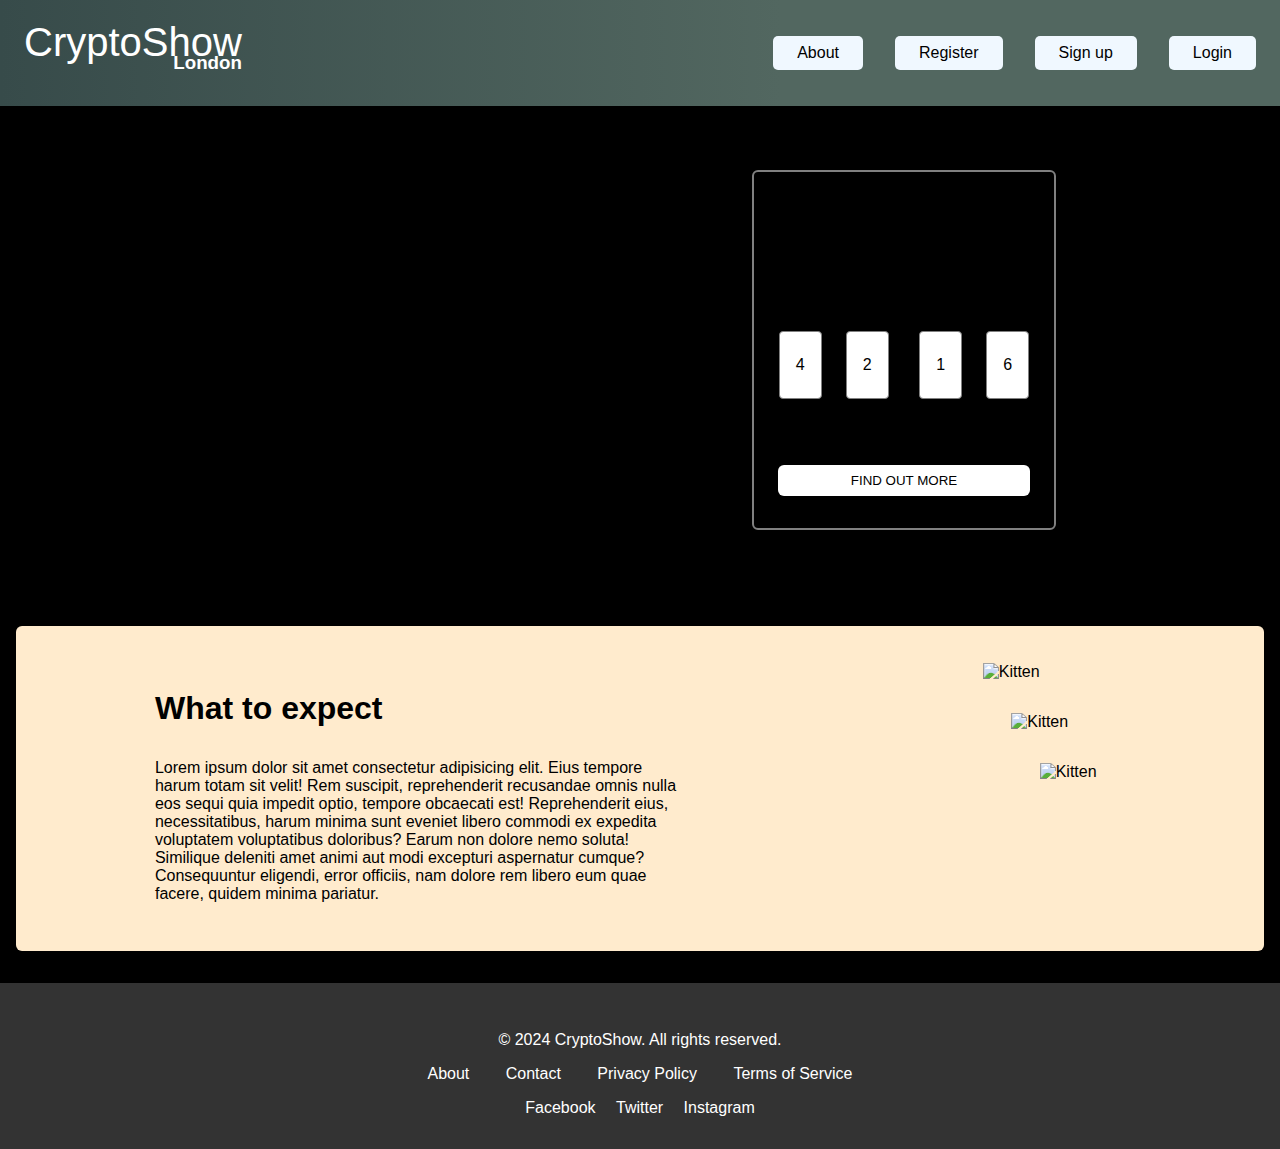
==== MainPage/index.html @ bbd4074b "Fix header responsiveness and file structure" ====
<!DOCTYPE html>
<html lang="en">
  <head>
    <meta charset="UTF-8" />
    <meta
      name="viewport"
      content="width=device-width, initial-scale=1.0" />
    <title>CryptoShow</title>
    <link
      rel="stylesheet"
      href="style.css" />
    <script src="/index.js"></script>
  </head>
  <body>
    <header>
      <div class="logoContainer">
        <span class="logo">
          <a href="/MainPage/index.html">CryptoShow</a>
          <h3>London</h3>
        </span>
      </div>
      <div class="pages">
        <nav>
          <a href="../AboutPage/about.html">About</a>
          <a href="#Register">Register</a>
          <a href="#Signup">Sign up</a>
          <a href="#Login">Login</a>
        </nav>
      </div>
    </header>

    <main>
      <article>
        <section class="mainSection">
          <h2>2024 Crypto Show London</h2>
          <p>
            Lorem ipsum dolor sit amet consectetur adipisicing elit. Qui,
            corrupti vero explicabo quidem laudantium ipsum ducimus. Molestiae
            earum maiores consequatur. Debitis aut distinctio quibusdam! Iste,
            non cum eius quo quibusdam mollitia nobis.
          </p>
        </section>

        <section class="countDown">
          <div>
            <p>July</p>
            <p>28</p>
            <p>14:00</p>
          </div>
          <span class="timeTiles">
            <div class="individualTiles">
              <div>4</div>
              <div>2</div>
              <p>:</p>
              <div>1</div>
              <div>6</div>
            </div>
            <div>
              <p>DAYS</p>
              <p>HOURS</p>
            </div>
          </span>
          <button>FIND OUT MORE</button>
        </section>
      </article>

      <article>
        <section class="overviewSection">
          <h3>What to expect</h3>
          <p>
            Lorem ipsum dolor sit amet consectetur adipisicing elit. Eius
            tempore harum totam sit velit! Rem suscipit, reprehenderit
            recusandae omnis nulla eos sequi quia impedit optio, tempore
            obcaecati est! Reprehenderit eius, necessitatibus, harum minima sunt
            eveniet libero commodi ex expedita voluptatem voluptatibus
            doloribus? Earum non dolore nemo soluta! Similique deleniti amet
            animi aut modi excepturi aspernatur cumque? Consequuntur eligendi,
            error officiis, nam dolore rem libero eum quae facere, quidem minima
            pariatur.
          </p>
        </section>
        <section class="imagesSection">
          <img
            src="https://picsum.photos/g/200/301"
            alt="Kitten" />
          <img
            src="https://picsum.photos/g/200/300"
            alt="Kitten" />
          <img
            src="https://picsum.photos/g/200/299"
            alt="Kitten" />
        </section>
      </article>
    </main>

    <footer>
      <div class="footer-content">
        <p>&copy; 2024 CryptoShow. All rights reserved.</p>
        <div class="footer-links">
          <a href="#">About</a>
          <a href="#">Contact</a>
          <a href="#">Privacy Policy</a>
          <a href="#">Terms of Service</a>
        </div>
        <div class="footer-social">
          <a
            href="#"
            target="_blank"
            rel="noopener noreferrer"
            >Facebook</a
          >
          <a
            href="#"
            target="_blank"
            rel="noopener noreferrer"
            >Twitter</a
          >
          <a
            href="#"
            target="_blank"
            rel="noopener noreferrer"
            >Instagram</a
          >
        </div>
      </div>
    </footer>
  </body>
</html>
---- MainPage/style.css ----
html {
    font-family: 'Trebuchet MS', 'Lucida Sans Unicode', 'Lucida Grande', 'Lucida Sans', Arial, sans-serif;
    background-color: burlywood;
}

body {
    margin: 0;
}

header {
    background: rgb(55, 75, 74);
    background: linear-gradient(90deg, rgba(55, 75, 74, 1) 0%, rgba(82, 103, 96, 1) 61%);
    padding: 1rem 1.5rem;
    display: flex;
    justify-content: space-between;
    align-items: center;
}

@media (width <=768px) {
    header {
        flex-direction: column;
        align-items: normal;
    }

    .pages nav {
        justify-content: space-evenly;
    }
}

.logoContainer {
    display: flex;
}

.logo {
    display: flex;
    flex-direction: column;
    justify-content: center;
    align-items: flex-end;
    line-height: 1.3rem;
    padding: 1rem 0;
    color: white;
}

.logo a {
    padding: 0;
    text-decoration: none;
    color: inherit;
    font-size: 2.5rem;
}

.logo h3 {
    margin: 0;
    padding: 0;
}

.pages nav {
    display: flex;
    gap: 2rem;
    text-wrap: nowrap;
}

.pages a {
    text-decoration: none;
    background-color: aliceblue;
    padding: 0.5rem 1.5rem;
    border-radius: 5px;
    color: inherit;
}

main {
    padding: 2rem 1rem;
    background-image: url("https://www.aveso.co.uk/wp-content/uploads/2023/09/Is-Expo-2020-The-Most-Accessible-Expo-Ever-scaled.webp");
    background-color: black;

}

main article:nth-of-type(1) {
    /* background-color: #faebd7; */
    border-radius: 6px;
    padding: 2rem 0.5rem;
    display: grid;
    /* gap: 0 2rem; */
    grid-template-columns: repeat(7, 1fr);
    grid-template-rows: 1fr auto;
    align-items: center;
    justify-items: center;
    margin-bottom: 3rem;
}

.mainSection {
    grid-row: 1;
    grid-column: 2 / 5;
    max-width: 40ch;
}

.mainSection>h2 {
    font-size: 3rem;
}

.countDown {
    grid-column: 5 / 7;
    grid-row: 1;
    display: flex;
    flex-direction: column;
    border: 2px solid grey;
    border-radius: 6px;
    width: 300px;
    /* height: 300px; */
}

.countDown>div {
    display: flex;
    align-items: center;
    flex-direction: column;
    padding: 1rem 2rem;
}

.timeTiles {
    display: flex;
    flex-direction: column;
    justify-content: space-between;
    align-items: center;
    padding: 1rem 0;
    width: 100%;
}

.individualTiles {
    display: flex;
    justify-content: space-between;
    align-items: center;

}

.individualTiles>div {
    padding: 1.5rem 1rem;
    background-color: white;
    border-radius: 4px;
    border: 0.5px solid gray;
    margin: 0 0.75rem;
}

.timeTiles>div:nth-last-of-type(1) {
    display: grid;
    grid-template-columns: 1fr 1fr;
    width: 100%;
    justify-items: center;
}

.countDown p,
.timeTiles p {
    margin: 0;
}

.countDown div:nth-of-type(1) p:nth-of-type(odd) {
    font-size: 1.5rem;
}

.countDown div:nth-of-type(1) p:nth-last-of-type(2) {
    font-size: 3em;
}

.countDown button {
    margin: 2rem 1.5rem;
    padding: 0.5rem 2rem;
    background-color: white;
    border-radius: 6px;
    border: none;
}

article:nth-of-type(2) {
    background-color: #ffebcd;
    border-radius: 6px;
    padding: 2rem 0.5rem;
    display: grid;
    grid-template-columns: auto auto;
    gap: 0 2rem;
    align-items: center;
    justify-items: center;
    margin-top: 4rem;
    max-width: 180ch;
}

.overviewSection {
    max-width: 60ch;
}

.overviewSection>h3 {
    font-size: 2rem;
}

.imagesSection {
    display: grid;
    grid-template-columns: repeat(5, 1fr);
    grid-template-rows: repeat(5, 50px);
    /* align-items: center; */
}

.imagesSection>img:nth-of-type(1) {
    grid-column: 1 / 3;
    grid-row: 1 / 3;
}

.imagesSection>img:nth-of-type(2) {
    grid-column: 2 / 6;
    grid-row: 2 / 5;
}

.imagesSection>img:nth-of-type(3) {
    grid-column: 3 / 7;
    grid-row: 3 /7;
}








footer {
    background-color: #333;
    color: white;
    padding: 2rem 0;
    text-align: center;
}

.footer-content {
    max-width: 800px;
    margin: 0 auto;
}

.footer-links {
    margin-top: 1rem;
}

.footer-links a {
    color: white;
    text-decoration: none;
    margin: 0 1rem;
}

.footer-links a:hover {
    text-decoration: underline;
}

.footer-social {
    margin-top: 1rem;
}

.footer-social a {
    color: white;
    text-decoration: none;
    margin: 0 0.5rem;
}

.footer-social a:hover {
    text-decoration: underline;
}
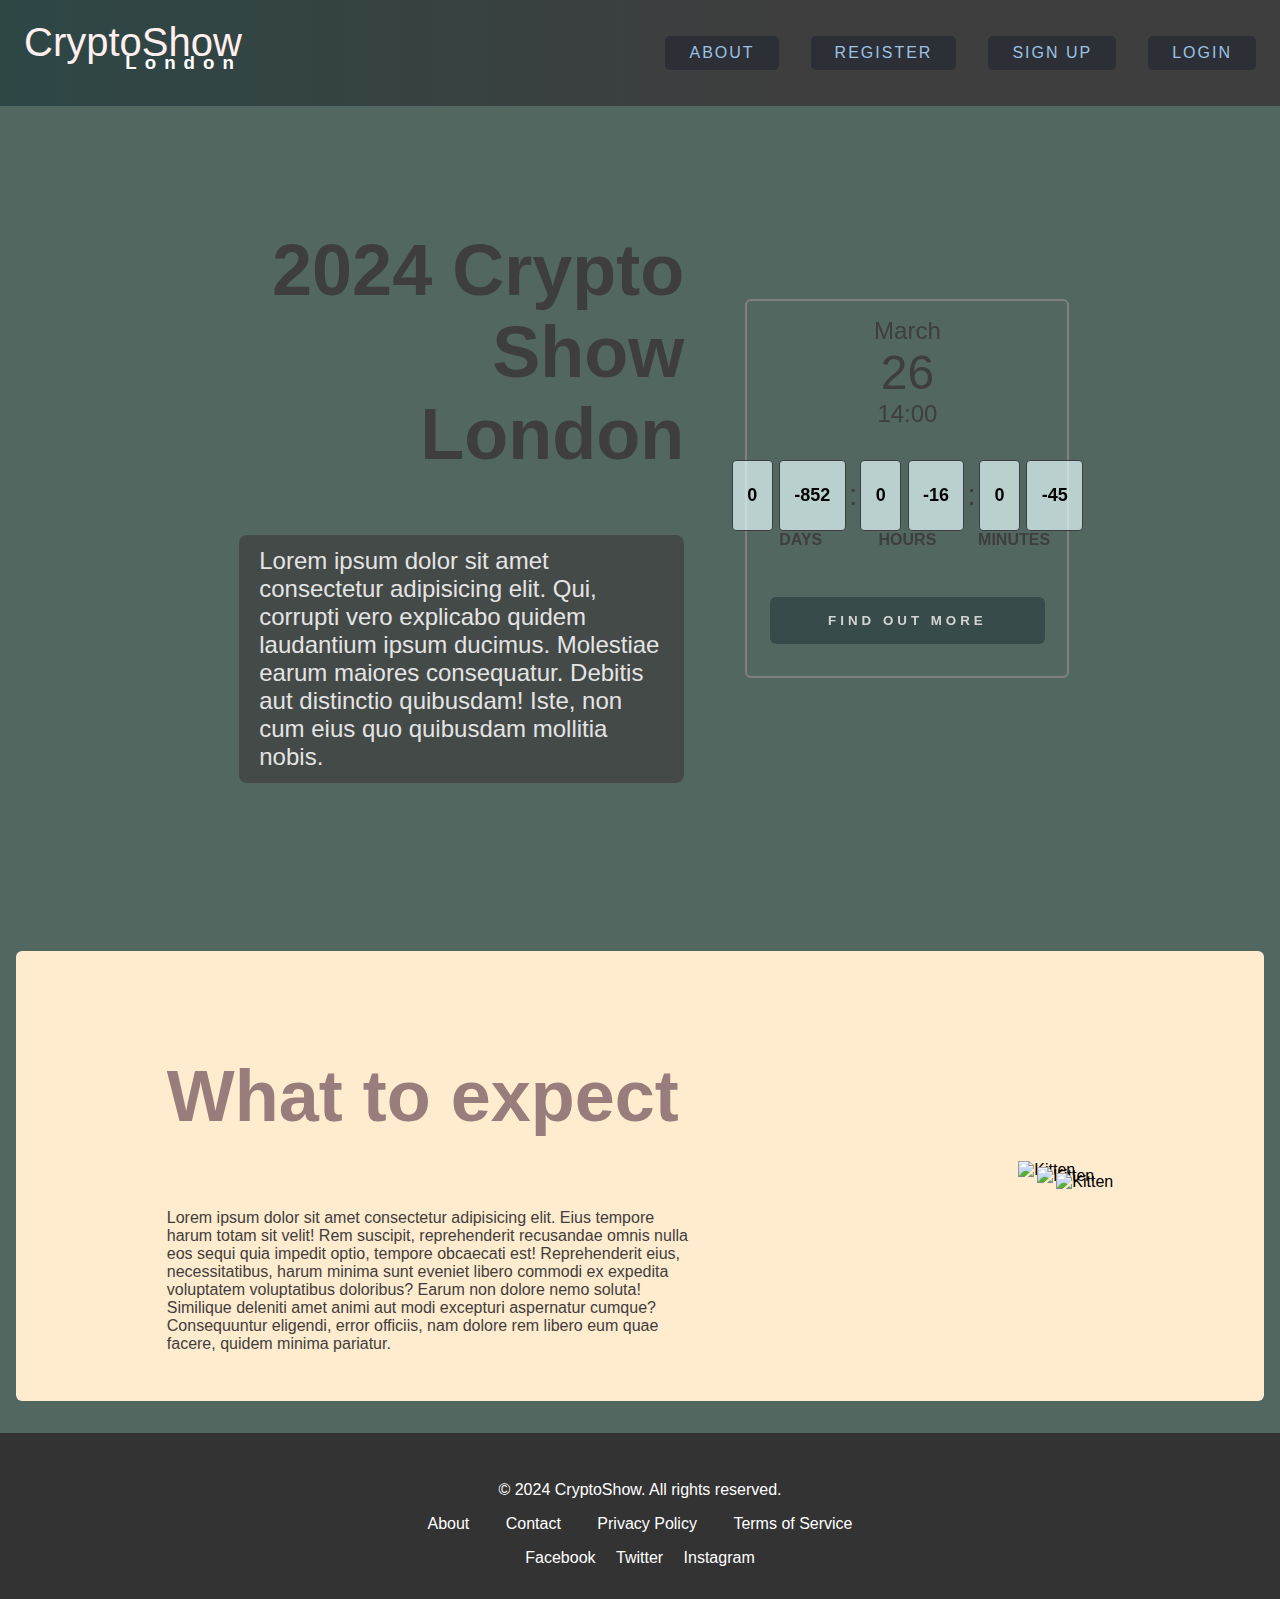
==== commit 32e59c7f: "Add assets, Register form, Redesign" ====
--- a/MainPage/index.html
+++ b/MainPage/index.html
@@ -9,7 +9,7 @@
     <link
       rel="stylesheet"
       href="style.css" />
-    <script src="/index.js"></script>
+    <script src="index.js"></script>
   </head>
   <body>
     <header>
@@ -21,10 +21,10 @@
       </div>
       <div class="pages">
         <nav>
-          <a href="../AboutPage/about.html">About</a>
-          <a href="#Register">Register</a>
-          <a href="#Signup">Sign up</a>
-          <a href="#Login">Login</a>
+          <a href="../AboutPage/about.html">ABOUT</a>
+          <a href="../RegisterPage/register.html">REGISTER</a>
+          <a href="#Signup">SIGN UP</a>
+          <a href="#Login">LOGIN</a>
         </nav>
       </div>
     </header>
@@ -43,21 +43,25 @@
 
         <section class="countDown">
           <div>
-            <p>July</p>
-            <p>28</p>
+            <p>March</p>
+            <p>26</p>
             <p>14:00</p>
           </div>
           <span class="timeTiles">
             <div class="individualTiles">
-              <div>4</div>
-              <div>2</div>
+              <div id="daysTens">0</div>
+              <div id="daysOnes">0</div>
               <p>:</p>
-              <div>1</div>
-              <div>6</div>
+              <div id="hoursTens">0</div>
+              <div id="hoursOnes">0</div>
+              <p>:</p>
+              <div id="minutesTens">0</div>
+              <div id="minutesOnes">0</div>
             </div>
-            <div>
+            <div class="tilesSubs">
               <p>DAYS</p>
               <p>HOURS</p>
+              <p>MINUTES</p>
             </div>
           </span>
           <button>FIND OUT MORE</button>
--- a/MainPage/style.css
+++ b/MainPage/style.css
@@ -1,31 +1,34 @@
 html {
+    /* font-family: 'Trebuchet MS', 'Lucida Sans Unicode', 'Lucida Grande', 'Lucida Sans', Arial, sans-serif; */
     font-family: 'Trebuchet MS', 'Lucida Sans Unicode', 'Lucida Grande', 'Lucida Sans', Arial, sans-serif;
     background-color: burlywood;
+
+    ::-webkit-scrollbar {
+        display: none;
+    }
 }
 
 body {
     margin: 0;
 }
 
+/* ------------------------------------------------
+
+
+                        HEADER
+
+
+---------------------------------------------------*/
+
 header {
-    background: rgb(55, 75, 74);
-    background: linear-gradient(90deg, rgba(55, 75, 74, 1) 0%, rgba(82, 103, 96, 1) 61%);
+    background: rgb(62, 62, 62);
+    background: linear-gradient(90deg, rgb(45, 71, 69) 0%, rgb(62, 62, 62) 61%);
     padding: 1rem 1.5rem;
     display: flex;
     justify-content: space-between;
     align-items: center;
 }
 
-@media (width <=768px) {
-    header {
-        flex-direction: column;
-        align-items: normal;
-    }
-
-    .pages nav {
-        justify-content: space-evenly;
-    }
-}
 
 .logoContainer {
     display: flex;
@@ -44,13 +47,14 @@
 .logo a {
     padding: 0;
     text-decoration: none;
-    color: inherit;
+    color: rgb(255, 239, 239);
     font-size: 2.5rem;
 }
 
 .logo h3 {
     margin: 0;
     padding: 0;
+    letter-spacing: 8px;
 }
 
 .pages nav {
@@ -61,16 +65,33 @@
 
 .pages a {
     text-decoration: none;
-    background-color: aliceblue;
+    background-color: rgb(44, 47, 53);
     padding: 0.5rem 1.5rem;
     border-radius: 5px;
-    color: inherit;
-}
+    color: rgb(155, 194, 228);
+    text-wrap: nowrap;
+    letter-spacing: 2px;
+    transition: background-color 400ms, scale 400ms;
+}
+
+.pages a:hover {
+    background-color: rgb(115, 182, 236);
+    scale: 1.15;
+
+}
+
+/* ------------------------------------------------
+
+
+                        BODY
+
+
+---------------------------------------------------*/
 
 main {
     padding: 2rem 1rem;
     background-image: url("https://www.aveso.co.uk/wp-content/uploads/2023/09/Is-Expo-2020-The-Most-Accessible-Expo-Ever-scaled.webp");
-    background-color: black;
+    background-color: rgb(82, 103, 96);
 
 }
 
@@ -79,22 +100,34 @@
     border-radius: 6px;
     padding: 2rem 0.5rem;
     display: grid;
-    /* gap: 0 2rem; */
     grid-template-columns: repeat(7, 1fr);
-    grid-template-rows: 1fr auto;
+    grid-template-rows: 1fr auto auto auto;
     align-items: center;
     justify-items: center;
-    margin-bottom: 3rem;
+    gap: 1rem;
+    /* margin-bottom: 3rem; */
 }
 
 .mainSection {
     grid-row: 1;
     grid-column: 2 / 5;
-    max-width: 40ch;
+    max-width: 50ch;
+    border-radius: 6px;
+    color: rgb(62, 62, 62);
 }
 
 .mainSection>h2 {
-    font-size: 3rem;
+    font-size: 4.5rem;
+    color: rgb(62, 62, 62);
+    text-align: end;
+}
+
+.mainSection>p {
+    color: rgb(228, 228, 228);
+    font-size: 1.5rem;
+    padding: 0.75rem 1.25rem;
+    border-radius: 8px;
+    background-color: rgb(62, 62, 62, 70%);
 }
 
 .countDown {
@@ -104,8 +137,11 @@
     flex-direction: column;
     border: 2px solid grey;
     border-radius: 6px;
-    width: 300px;
+    backdrop-filter: blur(4px);
+    /* padding: 0.5rem 1rem; */
+    width: 320px;
     /* height: 300px; */
+    align-items: center;
 }
 
 .countDown>div {
@@ -118,7 +154,7 @@
 .timeTiles {
     display: flex;
     flex-direction: column;
-    justify-content: space-between;
+    justify-content: space-evenly;
     align-items: center;
     padding: 1rem 0;
     width: 100%;
@@ -128,43 +164,64 @@
     display: flex;
     justify-content: space-between;
     align-items: center;
+    margin: 0 1rem;
 
 }
 
 .individualTiles>div {
-    padding: 1.5rem 1rem;
-    background-color: white;
+    padding: 1.5rem 0.9rem;
+    background-color: rgb(231, 254, 255, 70%);
     border-radius: 4px;
-    border: 0.5px solid gray;
-    margin: 0 0.75rem;
-}
-
-.timeTiles>div:nth-last-of-type(1) {
+    border: 1px solid rgb(62, 62, 62);
+    margin: 0 0.2rem;
+    font-weight: 700;
+    font-size: large;
+}
+
+.individualTiles p {
+    font-size: 30px;
+    color: rgb(62, 62, 62);
+}
+
+.tilesSubs {
     display: grid;
-    grid-template-columns: 1fr 1fr;
+    grid-template-columns: 1fr 1fr 1fr;
     width: 100%;
+    margin: 0 1rem;
     justify-items: center;
-}
-
-.countDown p,
-.timeTiles p {
+    font-weight: 600;
+    color: #e7feff;
+}
+
+.countDown p {
     margin: 0;
-}
-
-.countDown div:nth-of-type(1) p:nth-of-type(odd) {
+    color: rgb(62, 62, 62);
+}
+
+.countDown>div:nth-of-type(1) p:nth-of-type(odd) {
     font-size: 1.5rem;
 }
 
-.countDown div:nth-of-type(1) p:nth-last-of-type(2) {
+.countDown>div:nth-of-type(1) p:nth-last-of-type(2) {
     font-size: 3em;
 }
 
 .countDown button {
     margin: 2rem 1.5rem;
-    padding: 0.5rem 2rem;
-    background-color: white;
+    padding: 1rem 2rem;
+    background-color: rgb(55, 75, 74);
+    letter-spacing: 0.25rem;
     border-radius: 6px;
     border: none;
+    width: 86%;
+    font-weight: 600;
+    color: lightgray;
+    transition: background-color 200ms, scale 400ms;
+}
+
+.countDown button:hover {
+    background-color: rgb(55, 75, 74);
+    scale: 1.05;
 }
 
 article:nth-of-type(2) {
@@ -177,27 +234,40 @@
     align-items: center;
     justify-items: center;
     margin-top: 4rem;
-    max-width: 180ch;
+    /* max-width: 180ch; */
 }
 
 .overviewSection {
     max-width: 60ch;
+    width: 90%;
+    color: rgb(62, 62, 62);
 }
 
 .overviewSection>h3 {
-    font-size: 2rem;
+    font-size: 4.5rem;
+    color: rgb(153, 125, 125);
+    text-wrap: nowrap;
+    /* -webkit-text-stroke: 1px;
+    -webkit-text-stroke-color: black; */
+
 }
 
 .imagesSection {
     display: grid;
     grid-template-columns: repeat(5, 1fr);
-    grid-template-rows: repeat(5, 50px);
-    /* align-items: center; */
+    grid-template-rows: repeat(5, 1fr);
+}
+
+.imagesSection img {
+    max-width: 100%;
+    max-height: 100%;
+    width: auto;
+    height: auto;
 }
 
 .imagesSection>img:nth-of-type(1) {
-    grid-column: 1 / 3;
-    grid-row: 1 / 3;
+    grid-column: 1 / 5;
+    grid-row: 1 / 4;
 }
 
 .imagesSection>img:nth-of-type(2) {
@@ -207,15 +277,17 @@
 
 .imagesSection>img:nth-of-type(3) {
     grid-column: 3 / 7;
-    grid-row: 3 /7;
-}
-
-
-
-
-
-
-
+    grid-row: 3 /6;
+}
+
+
+/*------------------------------------------- 
+
+
+                    FOOTER
+
+
+--------------------------------------------*/
 
 footer {
     background-color: #333;
@@ -255,4 +327,72 @@
 
 .footer-social a:hover {
     text-decoration: underline;
+}
+
+
+
+/* MEDIUM DEVICES, TABLETS */
+@media (width <=768px) {
+
+    header {
+        flex-direction: column;
+        align-items: normal;
+    }
+
+    .pages nav {
+        justify-content: space-around;
+        gap: 0rem;
+    }
+
+    article:nth-of-type(1) {
+        grid-template-columns: auto;
+        grid-template-rows: auto auto;
+        /* gap: 2em; */
+    }
+
+    .mainSection {
+        grid-column: 2 / 7;
+        grid-row: 1;
+        max-width: 70ch;
+    }
+
+    .countDown {
+        grid-column: 2/ 7;
+        grid-row: 2;
+    }
+
+    .countDown>div:nth-of-type(1) {
+        padding: 0.5rem 1.25rem;
+        margin: 0.5rem 0;
+        border-radius: 4px;
+        background-color: rgb(231, 254, 255, 70%);
+    }
+
+    article:nth-of-type(2) {
+        grid-template-columns: 1fr;
+        gap: 2rem;
+    }
+
+    .imagesSection {
+        grid-template-columns: repeat(4, 1fr);
+    }
+
+    .imagesSection img {
+        max-width: 100%;
+        height: auto;
+    }
+
+    .overviewSection>h3 {
+        font-size: 3.5rem
+    }
+}
+
+/* SMALL DEVICES, MOBILES */
+
+@media (width <=600px) {
+
+
+    .overviewSection>h2 {
+        font-size: 3.5rem
+    }
 }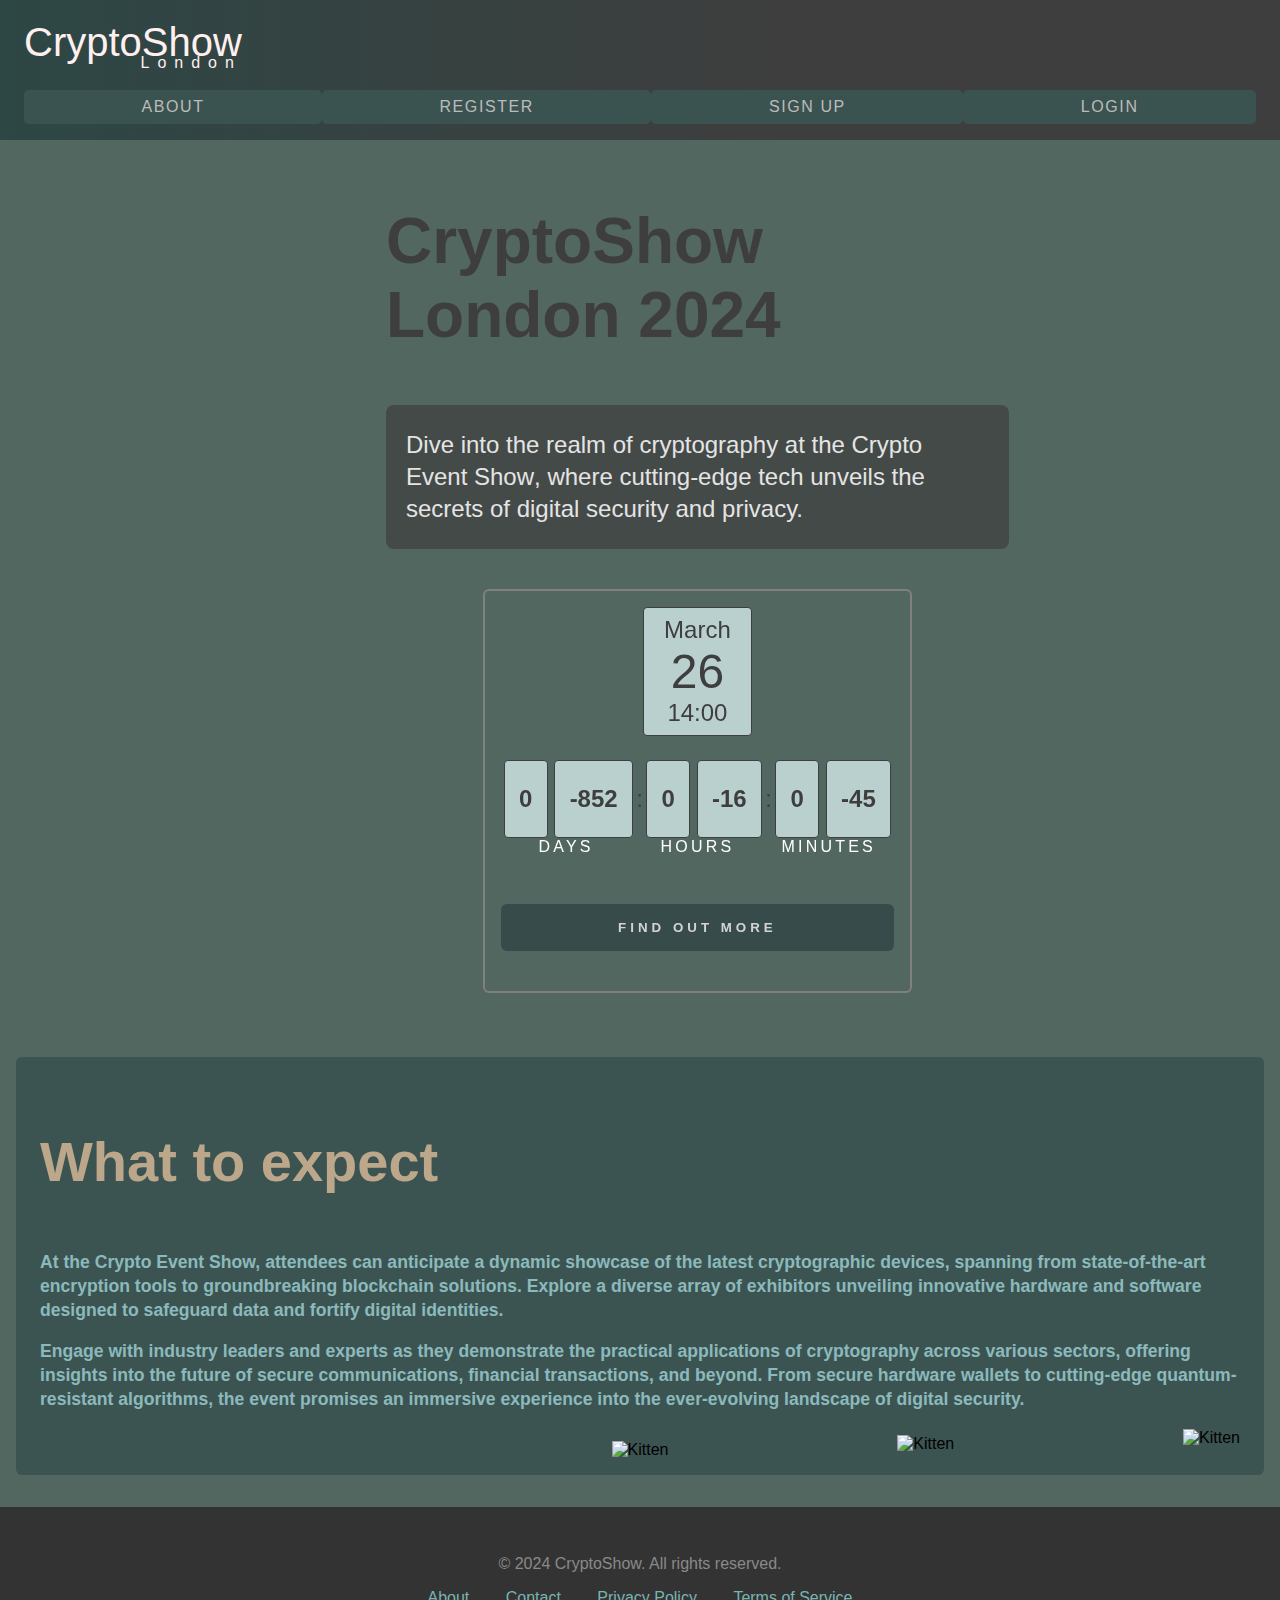
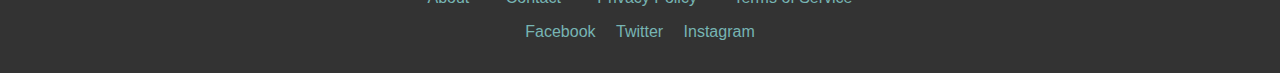
==== commit 0c8c74f0: "Fixing responsiveness to adhere to mobile first design" ====
--- a/MainPage/index.html
+++ b/MainPage/index.html
@@ -16,7 +16,7 @@
       <div class="logoContainer">
         <span class="logo">
           <a href="/MainPage/index.html">CryptoShow</a>
-          <h3>London</h3>
+          <a href="/MainPage/index.html">London</a>
         </span>
       </div>
       <div class="pages">
@@ -32,14 +32,14 @@
     <main>
       <article>
         <section class="mainSection">
-          <h2>2024 Crypto Show London</h2>
+          <h2>CryptoShow London 2024</h2>
           <p>
-            Lorem ipsum dolor sit amet consectetur adipisicing elit. Qui,
-            corrupti vero explicabo quidem laudantium ipsum ducimus. Molestiae
-            earum maiores consequatur. Debitis aut distinctio quibusdam! Iste,
-            non cum eius quo quibusdam mollitia nobis.
+            Dive into the realm of cryptography at the
+            <strong id="strongerCrypto">Crypto Event Show</strong>, where
+            cutting-edge tech unveils the secrets of digital security and
+            privacy.
+          </section>
           </p>
-        </section>
 
         <section class="countDown">
           <div>
@@ -72,15 +72,21 @@
         <section class="overviewSection">
           <h3>What to expect</h3>
           <p>
-            Lorem ipsum dolor sit amet consectetur adipisicing elit. Eius
-            tempore harum totam sit velit! Rem suscipit, reprehenderit
-            recusandae omnis nulla eos sequi quia impedit optio, tempore
-            obcaecati est! Reprehenderit eius, necessitatibus, harum minima sunt
-            eveniet libero commodi ex expedita voluptatem voluptatibus
-            doloribus? Earum non dolore nemo soluta! Similique deleniti amet
-            animi aut modi excepturi aspernatur cumque? Consequuntur eligendi,
-            error officiis, nam dolore rem libero eum quae facere, quidem minima
-            pariatur.
+            At the Crypto Event Show, attendees can anticipate a dynamic
+            showcase of the latest cryptographic devices, spanning from
+            state-of-the-art encryption tools to groundbreaking blockchain
+            solutions. Explore a diverse array of exhibitors unveiling
+            innovative hardware and software designed to safeguard data and
+            fortify digital identities.
+          </p>
+          <p>
+            Engage with industry leaders and experts as they demonstrate the
+            practical applications of cryptography across various sectors,
+            offering insights into the future of secure communications,
+            financial transactions, and beyond. From secure hardware wallets to
+            cutting-edge quantum-resistant algorithms, the event promises an
+            immersive experience into the ever-evolving landscape of digital
+            security.
           </p>
         </section>
         <section class="imagesSection">
--- a/MainPage/style.css
+++ b/MainPage/style.css
@@ -20,13 +20,21 @@
 
 ---------------------------------------------------*/
 
+/* header {
+    background: rgb(62, 62, 62);
+    background: linear-gradient(90deg, rgb(45, 71, 69) 0%, rgb(62, 62, 62) 61%);
+    padding: 1rem 1.5rem;
+    display: flex;
+    justify-content: space-between;
+    align-items: center;
+} */
+
 header {
     background: rgb(62, 62, 62);
     background: linear-gradient(90deg, rgb(45, 71, 69) 0%, rgb(62, 62, 62) 61%);
     padding: 1rem 1.5rem;
     display: flex;
-    justify-content: space-between;
-    align-items: center;
+    flex-direction: column;
 }
 
 
@@ -44,39 +52,51 @@
     color: white;
 }
 
-.logo a {
-    padding: 0;
+.logo a:nth-of-type(1) {
+    /* padding: 0; */
     text-decoration: none;
     color: rgb(255, 239, 239);
     font-size: 2.5rem;
 }
 
-.logo h3 {
-    margin: 0;
-    padding: 0;
-    letter-spacing: 8px;
-}
-
-.pages nav {
-    display: flex;
-    gap: 2rem;
+.logo>a:nth-last-of-type(1) {
+    text-decoration: none;
+    letter-spacing: 0.5rem;
+    color: rgb(255, 239, 239);
+}
+
+/* .pages>nav {
+    display: flex;
+    justify-content: space-between;
+    flex-wrap: wrap;
+    gap: 0.5rem;
     text-wrap: nowrap;
+} */
+
+.pages>nav {
+    display: flex;
+    justify-content: space-between;
+    text-wrap: nowrap;
+    flex-wrap: wrap;
+    gap: 0.5rem;
+    text-align: center;
 }
 
 .pages a {
+    flex-grow: 1;
     text-decoration: none;
-    background-color: rgb(44, 47, 53);
-    padding: 0.5rem 1.5rem;
+    background-color: rgb(59, 83, 80);
+    padding: 0.5rem;
     border-radius: 5px;
-    color: rgb(155, 194, 228);
+    color: rgb(187, 187, 187);
     text-wrap: nowrap;
-    letter-spacing: 2px;
-    transition: background-color 400ms, scale 400ms;
+    letter-spacing: 0.1rem;
+    transition: background-color 400ms, transform 400ms;
 }
 
 .pages a:hover {
-    background-color: rgb(115, 182, 236);
-    scale: 1.15;
+    background-color: rgb(81, 104, 102);
+    transform: scale(1.15);
 
 }
 
@@ -92,11 +112,11 @@
     padding: 2rem 1rem;
     background-image: url("https://www.aveso.co.uk/wp-content/uploads/2023/09/Is-Expo-2020-The-Most-Accessible-Expo-Ever-scaled.webp");
     background-color: rgb(82, 103, 96);
-
-}
-
-main article:nth-of-type(1) {
-    /* background-color: #faebd7; */
+    background-repeat: no-repeat;
+
+}
+
+/* main article:nth-of-type(1) {
     border-radius: 6px;
     padding: 2rem 0.5rem;
     display: grid;
@@ -105,32 +125,58 @@
     align-items: center;
     justify-items: center;
     gap: 1rem;
-    /* margin-bottom: 3rem; */
-}
-
-.mainSection {
+} */
+
+main article:nth-of-type(1) {
+    padding: 2rem 0.5rem;
+    display: grid;
+    grid-template-columns: minmax(1rem, auto), 1fr, minmax(1rem, auto);
+    grid-template-rows: repeat(4, auto);
+    align-items: center;
+    justify-items: center;
+    gap: 1rem;
+}
+
+/* .mainSection {
     grid-row: 1;
     grid-column: 2 / 5;
     max-width: 50ch;
     border-radius: 6px;
     color: rgb(62, 62, 62);
-}
+} */
+
+.mainSection {
+    /* justify-self: center; */
+    /* max-width: 60ch; */
+    border-radius: 6px;
+    color: rgb(62, 62, 62);
+}
+
+/* .mainSection>h2 {
+    font-size: 4.5rem;
+    color: rgb(62, 62, 62);
+    text-align: end;
+} */
 
 .mainSection>h2 {
-    font-size: 4.5rem;
-    color: rgb(62, 62, 62);
-    text-align: end;
+    font-size: 4rem;
+    color: rgb(62, 62, 62);
+    margin-top: 0;
+    text-wrap: wrap;
+    /* text-align: end; */
 }
 
 .mainSection>p {
     color: rgb(228, 228, 228);
+    font-weight: 300;
     font-size: 1.5rem;
-    padding: 0.75rem 1.25rem;
+    padding: 1.5rem 1.25rem;
+    line-height: 2rem;
     border-radius: 8px;
     background-color: rgb(62, 62, 62, 70%);
 }
 
-.countDown {
+/* .countDown {
     grid-column: 5 / 7;
     grid-row: 1;
     display: flex;
@@ -138,34 +184,76 @@
     border: 2px solid grey;
     border-radius: 6px;
     backdrop-filter: blur(4px);
-    /* padding: 0.5rem 1rem; */
+    padding: 0.5rem 1rem;
     width: 320px;
-    /* height: 300px; */
-    align-items: center;
-}
+    align-items: center;
+} */
+
+.countDown {
+    display: flex;
+    justify-content: center;
+    align-items: center;
+    flex-direction: column;
+    border: 2px solid grey;
+    border-radius: 6px;
+    backdrop-filter: blur(4px);
+    padding: 0.5rem 1rem;
+}
+
+
+/* .countDown>div {
+    display: flex;
+    flex-direction: column;
+    padding: 1rem 1.5rem;
+    align-items: center;
+    background-color: rgb(231, 254, 255, 70%);
+    border-radius: 4px;
+    border: 1px solid rgb(62, 62, 62);
+} */
 
 .countDown>div {
     display: flex;
-    align-items: center;
-    flex-direction: column;
-    padding: 1rem 2rem;
-}
-
-.timeTiles {
+    flex-direction: column;
+    padding: 1rem 1.5rem;
+    align-items: center;
+    background-color: rgb(231, 254, 255, 70%);
+    border-radius: 4px;
+    border: 1px solid rgb(62, 62, 62);
+    color: rgb(62, 62, 62);
+}
+
+/* .countDown p {
+    margin: 0;
+    /* color: rgb(62, 62, 62); 
+} */
+
+.countDown p {
+    margin: 0;
+    color: rgb(62, 62, 62);
+}
+
+/* .timeTiles {
     display: flex;
     flex-direction: column;
     justify-content: space-evenly;
     align-items: center;
     padding: 1rem 0;
     width: 100%;
+} */
+
+.timeTiles {
+    display: flex;
+    flex-direction: column;
+    justify-content: space-between;
+    align-items: center;
+    padding: 1rem 0;
+    color: rgb(62, 62, 62);
 }
 
 .individualTiles {
     display: flex;
     justify-content: space-between;
     align-items: center;
-    margin: 0 1rem;
-
 }
 
 .individualTiles>div {
@@ -175,13 +263,24 @@
     border: 1px solid rgb(62, 62, 62);
     margin: 0 0.2rem;
     font-weight: 700;
-    font-size: large;
+    font-size: 1.5rem;
 }
 
 .individualTiles p {
-    font-size: 30px;
-    color: rgb(62, 62, 62);
-}
+    font-size: 1.5rem;
+    color: rgb(62, 62, 62);
+}
+
+/* .tilesSubs {
+    display: grid;
+    grid-template-columns: 1fr 1fr 1fr;
+    width: 100%;
+    margin: 0 1rem;
+    justify-items: center;
+    font-weight: 600; 
+    color: #e7feff;
+} 
+*/
 
 .tilesSubs {
     display: grid;
@@ -189,13 +288,11 @@
     width: 100%;
     margin: 0 1rem;
     justify-items: center;
-    font-weight: 600;
-    color: #e7feff;
-}
-
-.countDown p {
-    margin: 0;
-    color: rgb(62, 62, 62);
+}
+
+.tilesSubs>p {
+    color: white;
+    letter-spacing: 0.2rem;
 }
 
 .countDown>div:nth-of-type(1) p:nth-of-type(odd) {
@@ -213,7 +310,7 @@
     letter-spacing: 0.25rem;
     border-radius: 6px;
     border: none;
-    width: 86%;
+    width: 100%;
     font-weight: 600;
     color: lightgray;
     transition: background-color 200ms, scale 400ms;
@@ -224,60 +321,69 @@
     scale: 1.05;
 }
 
+/* article:nth-of-type(2) {
+    background-color: rgb(59, 83, 80, 99%);
+    /* background-color: rgb(45, 71, 69, 98%); 
+border-radius: 6px;
+padding: 1rem 1.5rem;
+max-width: 180ch;
+} */
+
 article:nth-of-type(2) {
-    background-color: #ffebcd;
-    border-radius: 6px;
-    padding: 2rem 0.5rem;
-    display: grid;
-    grid-template-columns: auto auto;
-    gap: 0 2rem;
-    align-items: center;
-    justify-items: center;
-    margin-top: 4rem;
+    background-color: rgb(59, 83, 80, 96%);
+    /* background-color: rgb(45, 71, 69, 98%); */
+    border-radius: 6px;
+    padding: 1rem 1.5rem;
     /* max-width: 180ch; */
 }
 
+
+/* .overviewSection {
+    max-width: 60ch;
+    width: 90%; 
+    color: rgb(123, 163, 166);
+} */
+
 .overviewSection {
-    max-width: 60ch;
-    width: 90%;
-    color: rgb(62, 62, 62);
+    color: rgb(139, 185, 188);
 }
 
 .overviewSection>h3 {
     font-size: 4.5rem;
-    color: rgb(153, 125, 125);
-    text-wrap: nowrap;
-    /* -webkit-text-stroke: 1px;
-    -webkit-text-stroke-color: black; */
-
+    color: #bca78b;
+    /* text-wrap: nowrap; */
+}
+
+.overviewSection>p {
+    font-weight: bold;
+    line-height: 1.5rem;
+    font-size: 1.1rem;
 }
 
 .imagesSection {
     display: grid;
-    grid-template-columns: repeat(5, 1fr);
-    grid-template-rows: repeat(5, 1fr);
+    position: relative;
+    grid-template-columns: repeat(3, auto);
+    grid-template-rows: repeat(3, auto);
 }
 
 .imagesSection img {
     max-width: 100%;
-    max-height: 100%;
-    width: auto;
-    height: auto;
 }
 
 .imagesSection>img:nth-of-type(1) {
-    grid-column: 1 / 5;
-    grid-row: 1 / 4;
+    grid-column: -1;
+    grid-row: 1 / span 3;
 }
 
 .imagesSection>img:nth-of-type(2) {
-    grid-column: 2 / 6;
-    grid-row: 2 / 5;
+    grid-column: -2;
+    grid-row: 2/ span 3;
 }
 
 .imagesSection>img:nth-of-type(3) {
-    grid-column: 3 / 7;
-    grid-row: 3 /6;
+    grid-column: -3;
+    grid-row: 3 / span 3;
 }
 
 
@@ -291,13 +397,13 @@
 
 footer {
     background-color: #333;
-    color: white;
+    color: rgb(139, 137, 137);
     padding: 2rem 0;
     text-align: center;
 }
 
 .footer-content {
-    max-width: 800px;
+    /* max-width: 800px; */
     margin: 0 auto;
 }
 
@@ -306,7 +412,7 @@
 }
 
 .footer-links a {
-    color: white;
+    color: rgb(119, 181, 179);
     text-decoration: none;
     margin: 0 1rem;
 }
@@ -320,7 +426,7 @@
 }
 
 .footer-social a {
-    color: white;
+    color: rgb(119, 181, 179);
     text-decoration: none;
     margin: 0 0.5rem;
 }
@@ -332,7 +438,7 @@
 
 
 /* MEDIUM DEVICES, TABLETS */
-@media (width <=768px) {
+@media (width >=768px) {
 
     header {
         flex-direction: column;
@@ -346,7 +452,7 @@
 
     article:nth-of-type(1) {
         grid-template-columns: auto;
-        grid-template-rows: auto auto;
+        grid-template-rows: auto auto auto;
         /* gap: 2em; */
     }
 
@@ -391,7 +497,6 @@
 
 @media (width <=600px) {
 
-
     .overviewSection>h2 {
         font-size: 3.5rem
     }
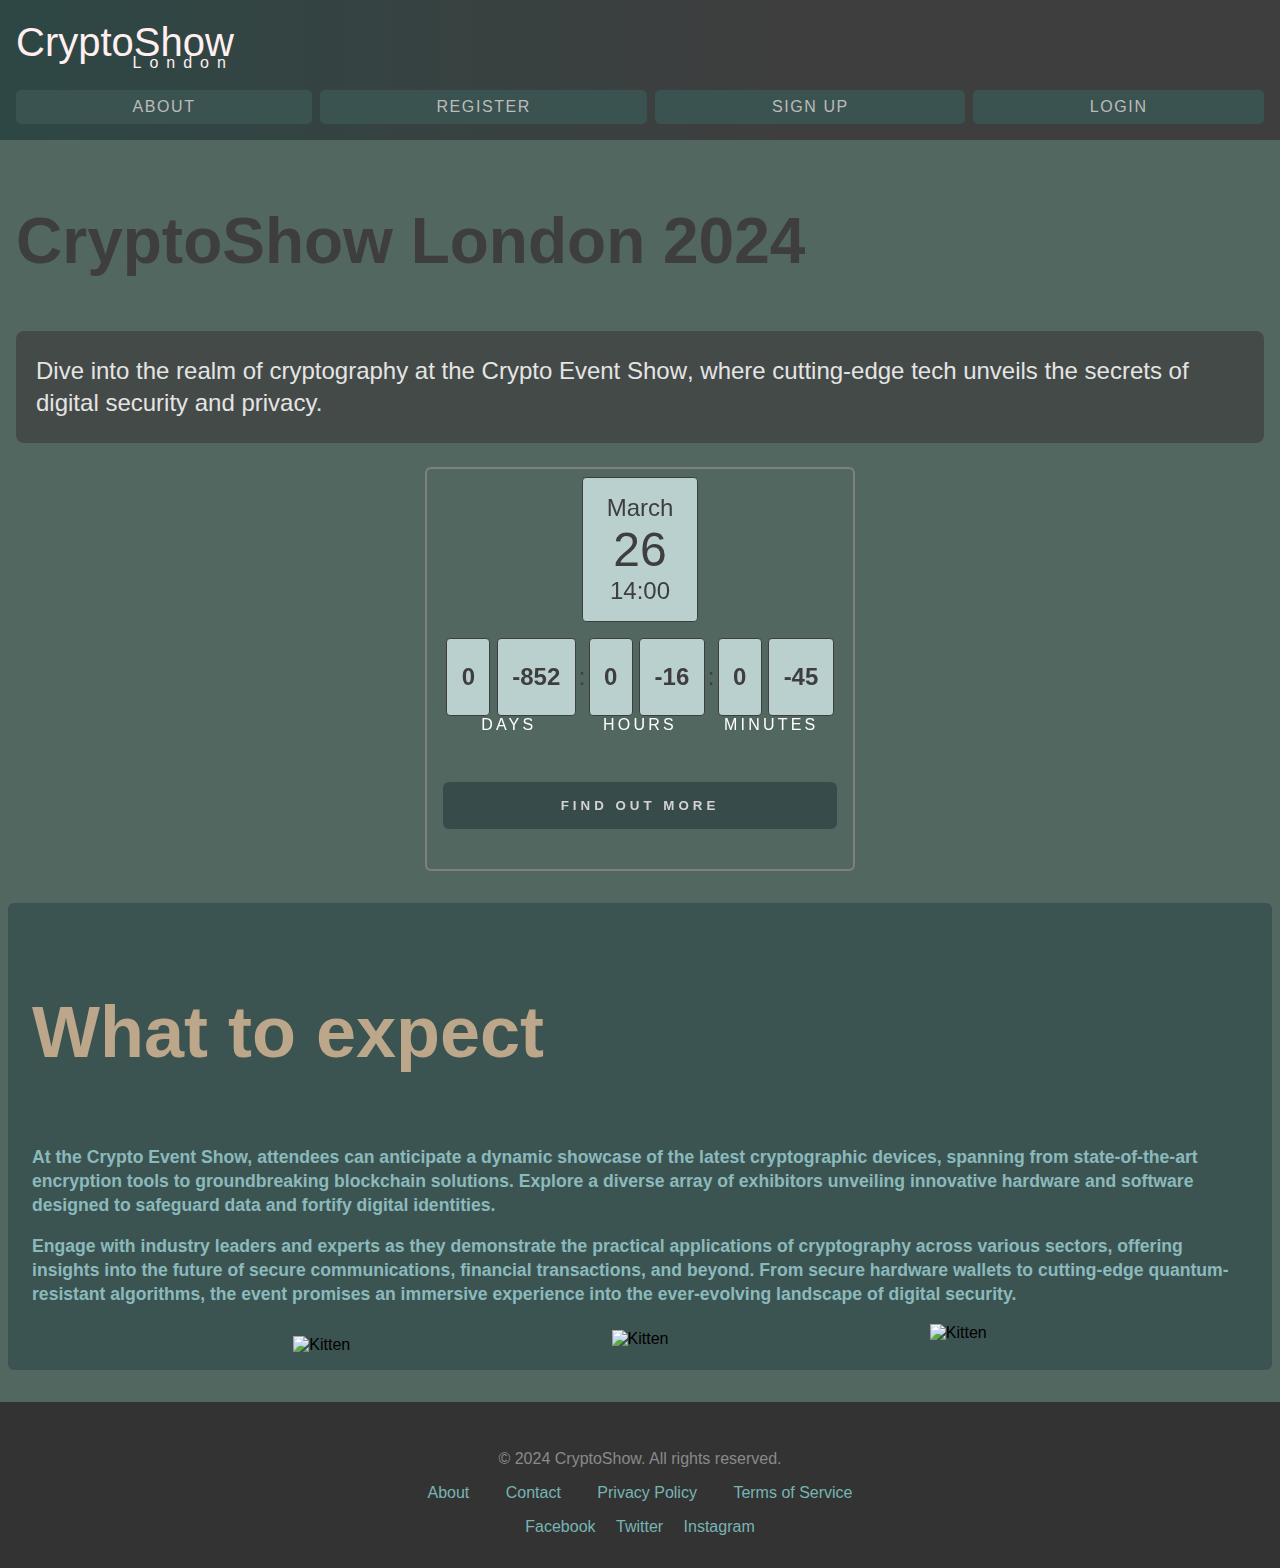
==== commit e6bcda3e: "Fixed overflowing content, and header for small devices" ====
--- a/MainPage/index.html
+++ b/MainPage/index.html
@@ -23,7 +23,7 @@
         <nav>
           <a href="../AboutPage/about.html">ABOUT</a>
           <a href="../RegisterPage/register.html">REGISTER</a>
-          <a href="#Signup">SIGN UP</a>
+          <a href="../RegisterPage/register.html">SIGN UP</a>
           <a href="#Login">LOGIN</a>
         </nav>
       </div>
--- a/MainPage/style.css
+++ b/MainPage/style.css
@@ -32,7 +32,7 @@
 header {
     background: rgb(62, 62, 62);
     background: linear-gradient(90deg, rgb(45, 71, 69) 0%, rgb(62, 62, 62) 61%);
-    padding: 1rem 1.5rem;
+    padding: 1rem;
     display: flex;
     flex-direction: column;
 }
@@ -53,7 +53,6 @@
 }
 
 .logo a:nth-of-type(1) {
-    /* padding: 0; */
     text-decoration: none;
     color: rgb(255, 239, 239);
     font-size: 2.5rem;
@@ -97,8 +96,8 @@
 .pages a:hover {
     background-color: rgb(81, 104, 102);
     transform: scale(1.15);
-
-}
+}
+
 
 /* ------------------------------------------------
 
@@ -109,11 +108,14 @@
 ---------------------------------------------------*/
 
 main {
-    padding: 2rem 1rem;
+    padding: 2rem 0.5rem;
     background-image: url("https://www.aveso.co.uk/wp-content/uploads/2023/09/Is-Expo-2020-The-Most-Accessible-Expo-Ever-scaled.webp");
     background-color: rgb(82, 103, 96);
     background-repeat: no-repeat;
-
+    display: flex;
+    flex-direction: column;
+    flex-direction: column;
+    justify-content: center;
 }
 
 /* main article:nth-of-type(1) {
@@ -122,16 +124,16 @@
     display: grid;
     grid-template-columns: repeat(7, 1fr);
     grid-template-rows: 1fr auto auto auto;
-    align-items: center;
-    justify-items: center;
-    gap: 1rem;
-} */
-
-main article:nth-of-type(1) {
-    padding: 2rem 0.5rem;
     display: grid;
     grid-template-columns: minmax(1rem, auto), 1fr, minmax(1rem, auto);
     grid-template-rows: repeat(4, auto);
+    align-items: center;
+    justify-items: center;
+    gap: 1rem;
+} */
+
+main article:nth-of-type(1) {
+    padding: 2rem 0.5rem;
     align-items: center;
     justify-items: center;
     gap: 1rem;
@@ -163,6 +165,7 @@
     color: rgb(62, 62, 62);
     margin-top: 0;
     text-wrap: wrap;
+    /* word-break: break-all; */
     /* text-align: end; */
 }
 
@@ -435,9 +438,9 @@
     text-decoration: underline;
 }
 
-
-
-/* MEDIUM DEVICES, TABLETS */
+/*
+
+// MEDIUM DEVICES, TABLETS
 @media (width >=768px) {
 
     header {
@@ -453,7 +456,7 @@
     article:nth-of-type(1) {
         grid-template-columns: auto;
         grid-template-rows: auto auto auto;
-        /* gap: 2em; */
+        gap: 2em;
     }
 
     .mainSection {
@@ -493,11 +496,12 @@
     }
 }
 
-/* SMALL DEVICES, MOBILES */
+// SMALL DEVICES, MOBILES 
 
 @media (width <=600px) {
 
     .overviewSection>h2 {
         font-size: 3.5rem
     }
-}+}
+*/